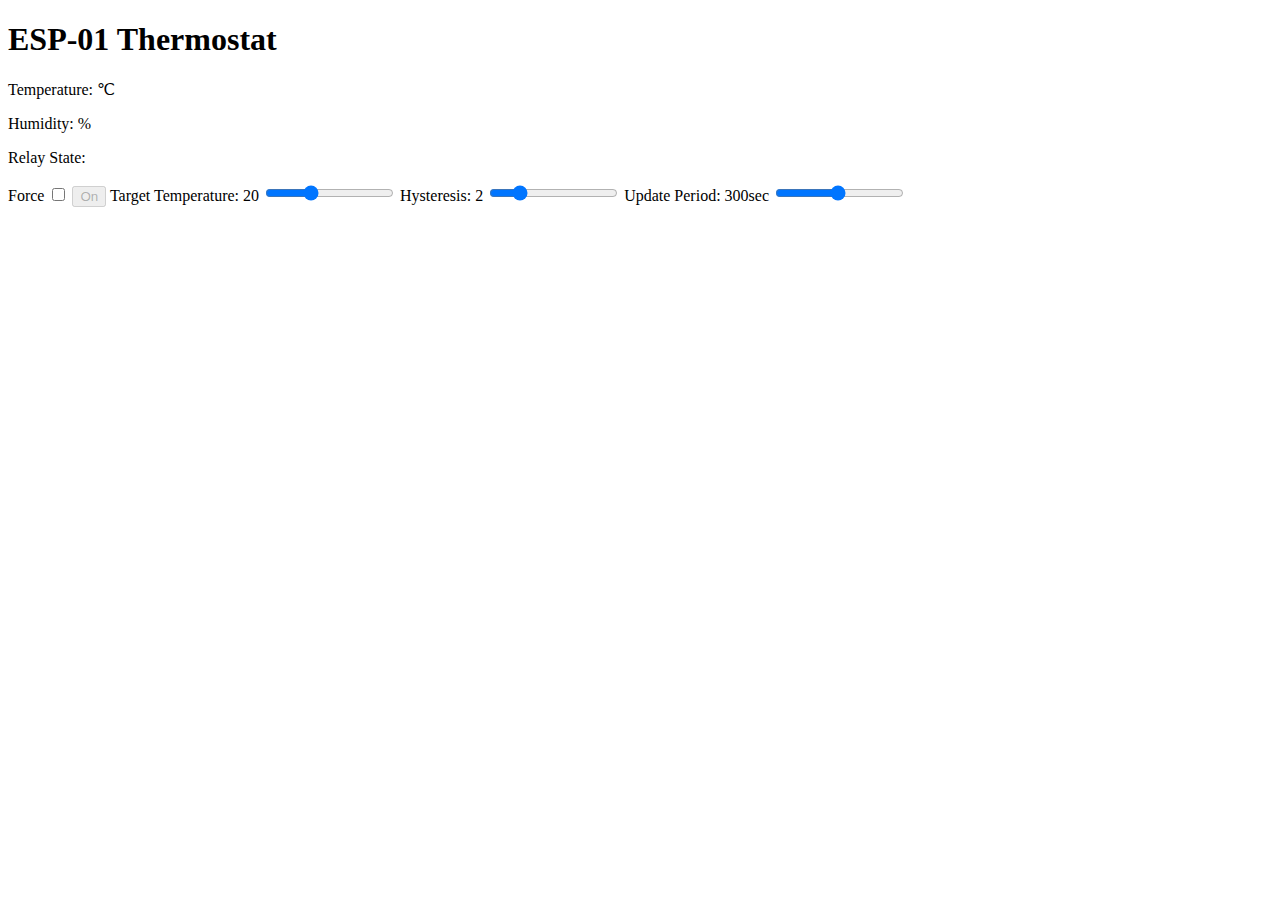
==== data/index.html @ 50220a61 "Add: LittleFS for easier website management" ====
<!DOCTYPE html>
<html>
<head>
	<title>ESP-01 Thermostat</title>
</head>
<body>
	<h1>ESP-01 Thermostat</h1>
	<p>Temperature: <span id='temperature'></span>&#8451;</p>
	<p>Humidity: <span id='humidity'></span>%</p>
	<p>Relay State: <span id='relayState'></span></p>
	<label for="force">Force</label>
	<input onclick='toggleForce()' type="checkbox" id="force">
	<button id="relay" onclick='toggleRelay()'>On</button>
	<label for="targetTemp">Target Temperature: <span id="targetTempValue">20</span></label>
	<input type="range" id="targetTemp" min="15" max="30" step="1" value="20" oninput="updateValue('targetTemp')">
	<label for="hysteresis">Hysteresis: <span id="hysteresisValue">2</span></label>
	<input type="range" id="hysteresis" min="0" max="10" step="1" value="2" oninput="updateValue('hysteresis')">
	<label for="updatePeriod">Update Period: <span id="updatePeriodValue">300</span>sec</label>
	<input type="range" id="updatePeriod" min="15" max="600" step="15" value="300"  oninput="updateValue('updatePeriod')">
	<script>
		function toggleForce() {
			const force = document.getElementById('force').checked;
			document.getElementById('relay').disabled = !force;
			document.getElementById('targetTemp').disabled = force;
			document.getElementById('hysteresis').disabled = force;
			document.getElementById('updatePeriod').disabled = force;
			toggleRelay(force ? relay == 'ON' ? 1 : 0 : -1);
		}
		let relay = 'OFF';
		let updateForm = true;
		function toggleRelay(state = relay == 'ON' ? 0 : 1) {
			fetch('/set?relay=' + state).then(fetchData);
		}
		let debounceTimer;
		function updateValue(id) {
				const element = document.getElementById(id);
				const valueElement = document.getElementById(id + 'Value');
				valueElement.textContent = element.value;
				clearTimeout(debounceTimer);
				debounceTimer = setTimeout(() => {
					fetch('/set?' + id + '=' + element.value);
				}, 500);
		}
		function fetchData() {
			fetch('/data').then(response => response.json()).then(data => {
				relay = data.relay == 0 ? 'OFF' : 'ON';
				document.getElementById('temperature').innerText = data.temperature;
				document.getElementById('humidity').innerText = data.humidity;
				document.getElementById('relayState').innerText = relay;
				document.getElementById('relay').innerText = relay;
				const targetTemp = data.targetTemp;
				const hysteresis = data.hysteresis;
				const updatePeriod = data.updatePeriod/1000;
				document.getElementById('targetTemp').value = targetTemp;
				document.getElementById('hysteresis').value = hysteresis;
				document.getElementById('updatePeriod').value = updatePeriod;
				updateValue('targetTemp');
				updateValue('hysteresis');
				updateValue('updatePeriod');
			});
		}
		setInterval(fetchData, 5000);
		fetchData();
		toggleForce();
	</script>
</body>
</html>
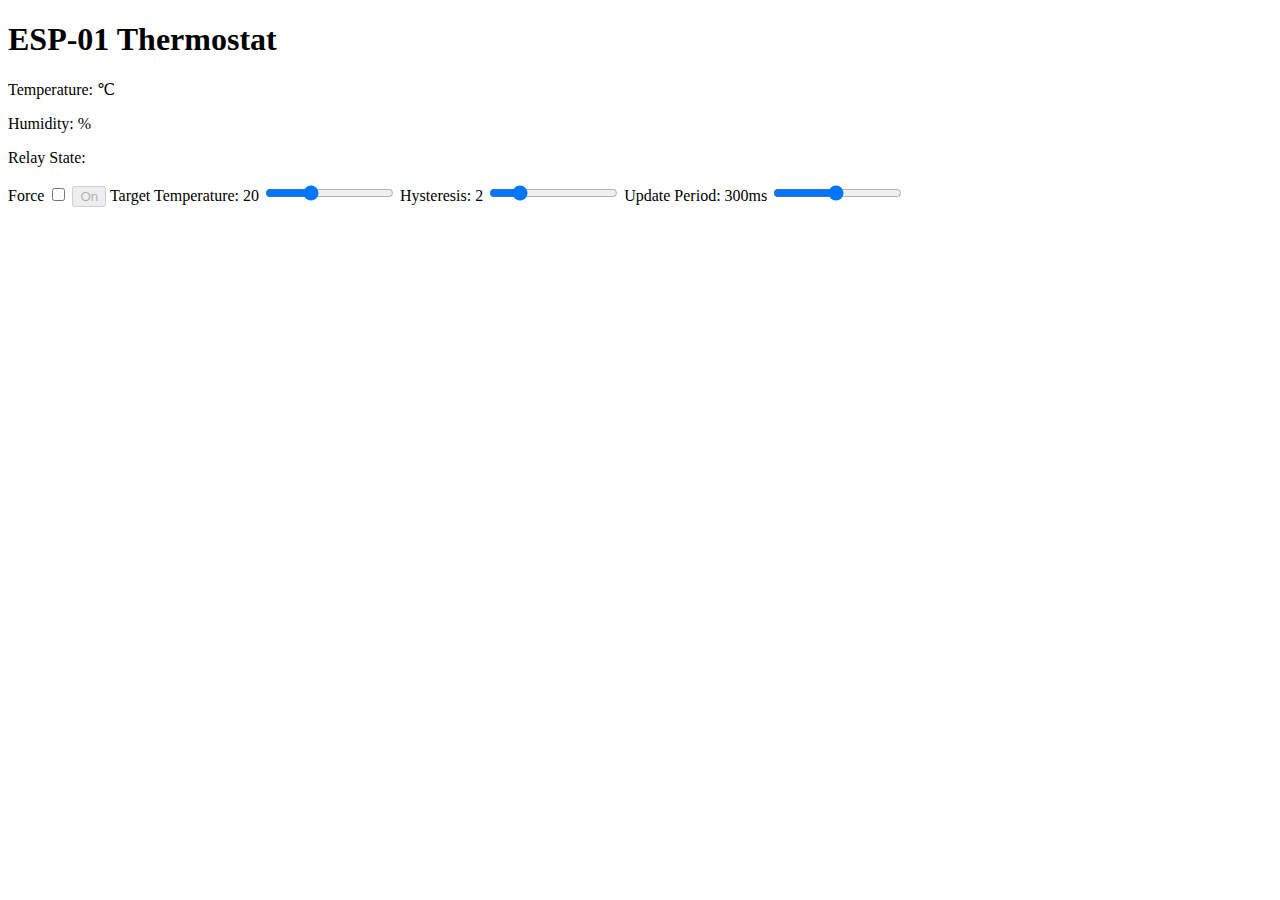
==== commit 0be9a044: "Feat: Schedule temp" ====
--- a/data/index.html
+++ b/data/index.html
@@ -15,8 +15,8 @@
 	<input type="range" id="targetTemp" min="15" max="30" step="1" value="20" oninput="updateValue('targetTemp')">
 	<label for="hysteresis">Hysteresis: <span id="hysteresisValue">2</span></label>
 	<input type="range" id="hysteresis" min="0" max="10" step="1" value="2" oninput="updateValue('hysteresis')">
-	<label for="updatePeriod">Update Period: <span id="updatePeriodValue">300</span>sec</label>
-	<input type="range" id="updatePeriod" min="15" max="600" step="15" value="300"  oninput="updateValue('updatePeriod')">
+	<label for="updatePeriod">Update Period: <span id="updatePeriodValue">300</span>ms</label>
+	<input type="range" id="updatePeriod" min="15000" max="600000" step="15000" value="300000" oninput="updateValue('updatePeriod')">
 	<script>
 		function toggleForce() {
 			const force = document.getElementById('force').checked;
@@ -29,7 +29,7 @@
 		let relay = 'OFF';
 		let updateForm = true;
 		function toggleRelay(state = relay == 'ON' ? 0 : 1) {
-			fetch('/set?relay=' + state).then(fetchData);
+			fetch('/set?relay=' + state, { method: 'POST' }).then(fetchData);
 		}
 		let debounceTimer;
 		function updateValue(id) {
@@ -38,7 +38,8 @@
 				valueElement.textContent = element.value;
 				clearTimeout(debounceTimer);
 				debounceTimer = setTimeout(() => {
-					fetch('/set?' + id + '=' + element.value);
+					fetch('/set?' + id + '=' + element.value, { method: 'POST' });
+					fetchData();
 				}, 500);
 		}
 		function fetchData() {
@@ -48,15 +49,12 @@
 				document.getElementById('humidity').innerText = data.humidity;
 				document.getElementById('relayState').innerText = relay;
 				document.getElementById('relay').innerText = relay;
-				const targetTemp = data.targetTemp;
-				const hysteresis = data.hysteresis;
-				const updatePeriod = data.updatePeriod/1000;
-				document.getElementById('targetTemp').value = targetTemp;
-				document.getElementById('hysteresis').value = hysteresis;
-				document.getElementById('updatePeriod').value = updatePeriod;
-				updateValue('targetTemp');
-				updateValue('hysteresis');
-				updateValue('updatePeriod');
+				document.getElementById('targetTemp').value = data.targetTemp;
+				document.getElementById('hysteresis').value = data.hysteresis;
+				document.getElementById('updatePeriod').value = data.updatePeriod;
+				document.getElementById('targetTempValue').textContent = data.targetTemp;
+				document.getElementById('hysteresisValue').textContent = data.hysteresis;
+				document.getElementById('updatePeriodValue').textContent = data.updatePeriod;
 			});
 		}
 		setInterval(fetchData, 5000);
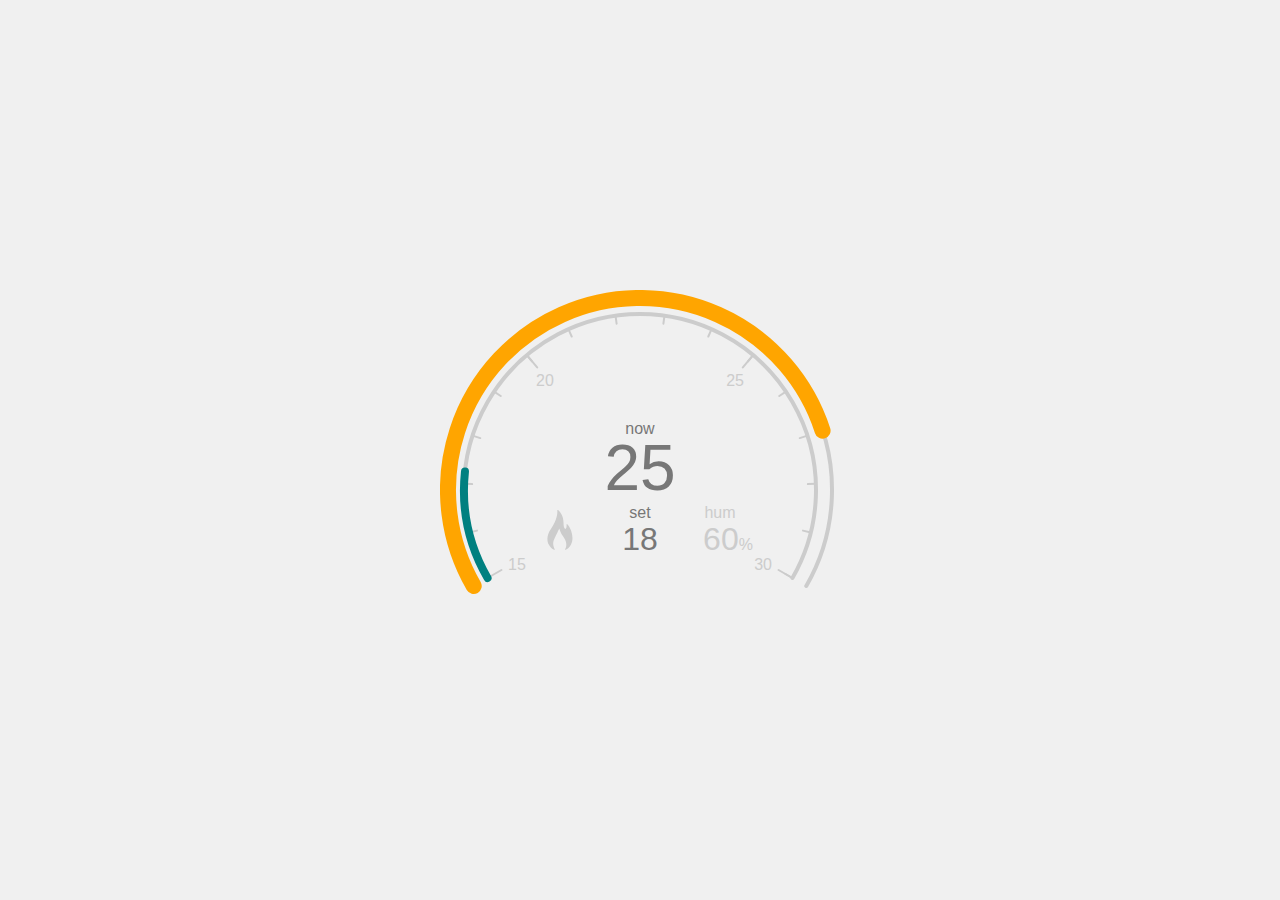
==== commit 59710ab8: "Feat: Better UI" ====
--- a/data/index.html
+++ b/data/index.html
@@ -1,65 +1,35 @@
 <!DOCTYPE html>
-<html>
+<html lang="en">
+
 <head>
+	<meta charset="UTF-8">
+	<meta name="viewport" content="width=device-width, initial-scale=1.0">
 	<title>ESP-01 Thermostat</title>
+	<link rel="stylesheet" href="styles.css">
+	<link rel="icon" href="icon.svg">
+	<script defer src="script.js"></script>
 </head>
+
 <body>
-	<h1>ESP-01 Thermostat</h1>
-	<p>Temperature: <span id='temperature'></span>&#8451;</p>
-	<p>Humidity: <span id='humidity'></span>%</p>
-	<p>Relay State: <span id='relayState'></span></p>
-	<label for="force">Force</label>
-	<input onclick='toggleForce()' type="checkbox" id="force">
-	<button id="relay" onclick='toggleRelay()'>On</button>
-	<label for="targetTemp">Target Temperature: <span id="targetTempValue">20</span></label>
-	<input type="range" id="targetTemp" min="15" max="30" step="1" value="20" oninput="updateValue('targetTemp')">
-	<label for="hysteresis">Hysteresis: <span id="hysteresisValue">2</span></label>
-	<input type="range" id="hysteresis" min="0" max="10" step="1" value="2" oninput="updateValue('hysteresis')">
-	<label for="updatePeriod">Update Period: <span id="updatePeriodValue">300</span>ms</label>
-	<input type="range" id="updatePeriod" min="15000" max="600000" step="15000" value="300000" oninput="updateValue('updatePeriod')">
-	<script>
-		function toggleForce() {
-			const force = document.getElementById('force').checked;
-			document.getElementById('relay').disabled = !force;
-			document.getElementById('targetTemp').disabled = force;
-			document.getElementById('hysteresis').disabled = force;
-			document.getElementById('updatePeriod').disabled = force;
-			toggleRelay(force ? relay == 'ON' ? 1 : 0 : -1);
-		}
-		let relay = 'OFF';
-		let updateForm = true;
-		function toggleRelay(state = relay == 'ON' ? 0 : 1) {
-			fetch('/set?relay=' + state, { method: 'POST' }).then(fetchData);
-		}
-		let debounceTimer;
-		function updateValue(id) {
-				const element = document.getElementById(id);
-				const valueElement = document.getElementById(id + 'Value');
-				valueElement.textContent = element.value;
-				clearTimeout(debounceTimer);
-				debounceTimer = setTimeout(() => {
-					fetch('/set?' + id + '=' + element.value, { method: 'POST' });
-					fetchData();
-				}, 500);
-		}
-		function fetchData() {
-			fetch('/data').then(response => response.json()).then(data => {
-				relay = data.relay == 0 ? 'OFF' : 'ON';
-				document.getElementById('temperature').innerText = data.temperature;
-				document.getElementById('humidity').innerText = data.humidity;
-				document.getElementById('relayState').innerText = relay;
-				document.getElementById('relay').innerText = relay;
-				document.getElementById('targetTemp').value = data.targetTemp;
-				document.getElementById('hysteresis').value = data.hysteresis;
-				document.getElementById('updatePeriod').value = data.updatePeriod;
-				document.getElementById('targetTempValue').textContent = data.targetTemp;
-				document.getElementById('hysteresisValue').textContent = data.hysteresis;
-				document.getElementById('updatePeriodValue').textContent = data.updatePeriod;
-			});
-		}
-		setInterval(fetchData, 5000);
-		fetchData();
-		toggleForce();
-	</script>
+	<svg width="400" height="320" viewBox="0 0 100 80">
+		<path d="M11.89,72L15.36,70M21.72,16.29L24.29,19.36M78.28,16.29L75.71,19.36M88.1,72L84.64,70" stroke="#ccc" stroke-width="0.5" stroke-linecap="round" fill="none" /> 
+		<path d="M7.31,60.64L9.25,60.16M6.03,48.46L8.03,48.53M8.15,36.4L10.06,37.02M13.52,25.4L15.18,26.51M21.72,16.29L23,17.83M32.1,9.8L32.92,11.63M43.88,6.43L44.15,8.41M56.12,6.43L55.85,8.41M67.9,9.8L67.08,11.63M78.28,16.29L77,17.83M86.48,25.4L84.82,26.51M91.85,36.4L89.94,37.02M93.97,48.46L91.97,48.53M92.69,60.64L90.75,60.16M88.11,72L86.37,71" stroke="#ccc" stroke-width="0.5" stroke-linecap="round" fill="none" /> 
+		<path id="outerArcBG" d="M 8.43,74  A 48 48 0 1 1 91.57,74" stroke="#ccc" stroke-width="1" stroke-linecap="round" fill="none" />
+		<path id="innerArcBG" d="M 11.89,72  A 44 44 0 1 1 88.11,72" stroke="#ccc" stroke-width="1" stroke-linecap="round" fill="none" />
+		<path id="outerArc" d="M 8.43,74  A 48 48 0 1 1 95.65,35.17" stroke="orange" stroke-width="4" stroke-linecap="round" fill="none" />
+		<path id="innerArc" d="M 11.89,72  A 44 44 0 0 1 6.24,45.40" stroke="teal" stroke-width="2" stroke-linecap="round" fill="none" />
+		<text x="50" y="36" text-anchor="middle" class="xsmall" fill="#777">now</text>
+		<text x="50" y="50" text-anchor="middle"  fill="#777" id="nowTemp">25</text>
+		<text x="50" y="57" text-anchor="middle" class="xsmall" fill="#777">set</text>
+		<text x="50" y="65" text-anchor="middle" class="small" fill="#777" id="setTemp">18</text>
+		<text x="70" y="57" text-anchor="middle" class="xsmall" fill="#ccc">hum</text>
+		<text x="72" y="65" text-anchor="middle" class="xsmall" fill="#ccc"><tspan class="small" id="humidity">60</tspan>%</text>
+		<text x="17" y="70" class="xsmall" fill="#ccc">15</text>
+		<text x="24" y="24" class="xsmall" fill="#ccc">20</text>
+		<text x="76" y="24" text-anchor="end" class="xsmall" fill="#ccc">25</text>
+		<text x="83" y="70" text-anchor="end" class="xsmall" fill="#ccc">30</text>
+		<path id="burner" fill="#ccc" transform="matrix(0.04, 0, 0, 0.04, 25, 55)" d="M 88 249 C 90 251 93 248 92 246 87 233 76 212 88 185 109 139 121 115 121 115 121 115 128 143 146 167 163 191 172 221 157 245 156 248 158 251 160 249 179 239 200 220 203 181 203 170 202 153 195 132 187 106 176 94 170 89 169 87 166 88 166 91 168 119 157 126 151 110 149 104 147 92 147 79 147 56 141 33 126 14 122 9 118 4 113 0 111 0 108 0 108 2 110 18 108 62 70 115 35 164 48 201 53 212 62 231 75 242 88 249 Z M 88 249"/>
+	</svg>
 </body>
+
 </html>--- a/data/styles.css
+++ b/data/styles.css
@@ -0,0 +1,25 @@
+* {
+  margin: 0;
+  padding: 0;
+  box-sizing: border-box;
+}
+
+body {
+	display: flex;
+	justify-content: center;
+	align-items: center;
+	height: 100vh;
+	background-color: #f0f0f0;
+}
+
+text {
+	font-family: Arial, sans-serif;
+}
+
+.small {
+	font-size: 6pt;
+}
+
+.xsmall {
+	font-size: 3pt;
+}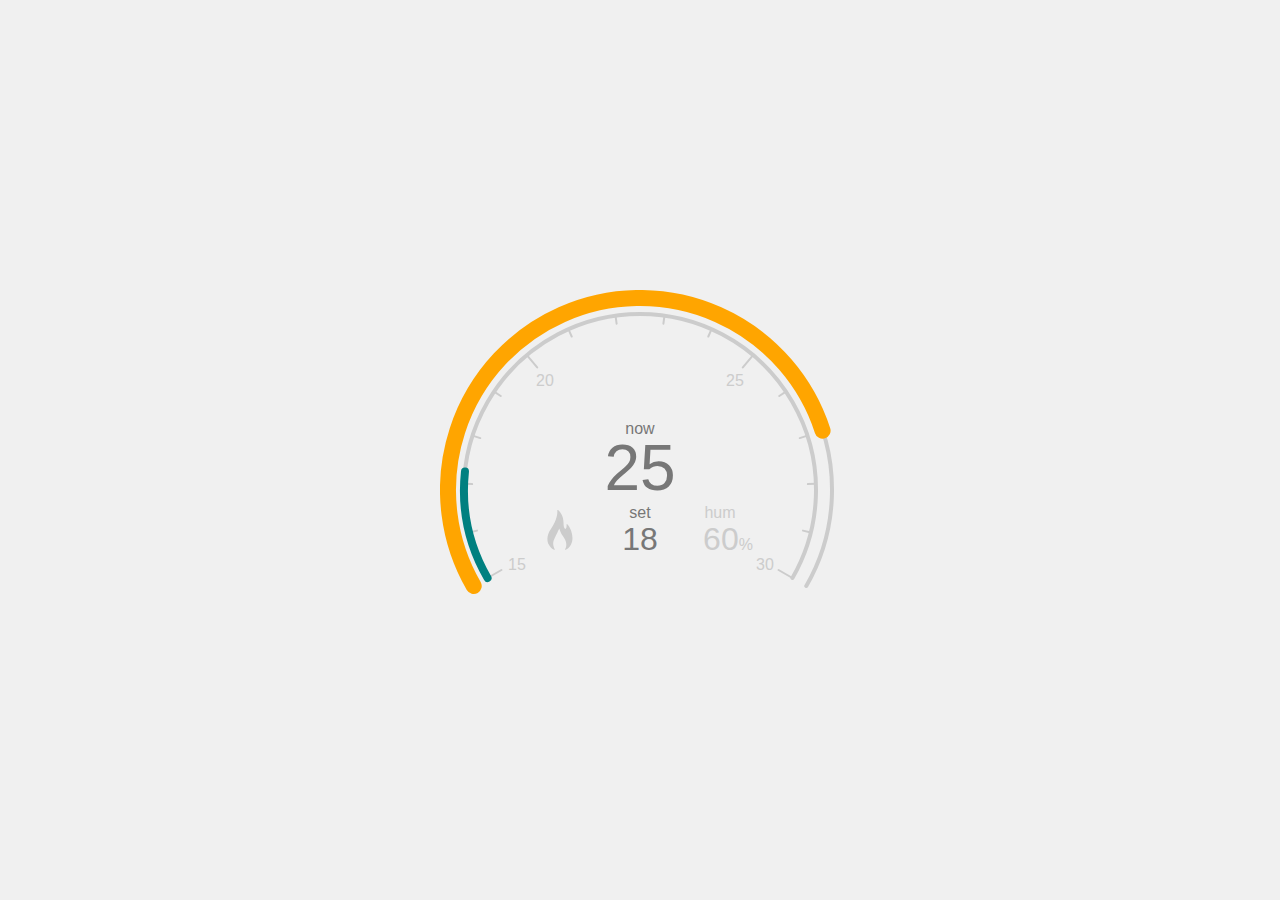
==== commit 077485f8: "Perf: Reduced file size by grouping" ====
--- a/data/index.html
+++ b/data/index.html
@@ -11,24 +11,30 @@
 </head>
 
 <body>
-	<svg width="400" height="320" viewBox="0 0 100 80">
-		<path d="M11.89,72L15.36,70M21.72,16.29L24.29,19.36M78.28,16.29L75.71,19.36M88.1,72L84.64,70" stroke="#ccc" stroke-width="0.5" stroke-linecap="round" fill="none" /> 
-		<path d="M7.31,60.64L9.25,60.16M6.03,48.46L8.03,48.53M8.15,36.4L10.06,37.02M13.52,25.4L15.18,26.51M21.72,16.29L23,17.83M32.1,9.8L32.92,11.63M43.88,6.43L44.15,8.41M56.12,6.43L55.85,8.41M67.9,9.8L67.08,11.63M78.28,16.29L77,17.83M86.48,25.4L84.82,26.51M91.85,36.4L89.94,37.02M93.97,48.46L91.97,48.53M92.69,60.64L90.75,60.16M88.11,72L86.37,71" stroke="#ccc" stroke-width="0.5" stroke-linecap="round" fill="none" /> 
-		<path id="outerArcBG" d="M 8.43,74  A 48 48 0 1 1 91.57,74" stroke="#ccc" stroke-width="1" stroke-linecap="round" fill="none" />
-		<path id="innerArcBG" d="M 11.89,72  A 44 44 0 1 1 88.11,72" stroke="#ccc" stroke-width="1" stroke-linecap="round" fill="none" />
-		<path id="outerArc" d="M 8.43,74  A 48 48 0 1 1 95.65,35.17" stroke="orange" stroke-width="4" stroke-linecap="round" fill="none" />
-		<path id="innerArc" d="M 11.89,72  A 44 44 0 0 1 6.24,45.40" stroke="teal" stroke-width="2" stroke-linecap="round" fill="none" />
-		<text x="50" y="36" text-anchor="middle" class="xsmall" fill="#777">now</text>
-		<text x="50" y="50" text-anchor="middle"  fill="#777" id="nowTemp">25</text>
-		<text x="50" y="57" text-anchor="middle" class="xsmall" fill="#777">set</text>
-		<text x="50" y="65" text-anchor="middle" class="small" fill="#777" id="setTemp">18</text>
-		<text x="70" y="57" text-anchor="middle" class="xsmall" fill="#ccc">hum</text>
-		<text x="72" y="65" text-anchor="middle" class="xsmall" fill="#ccc"><tspan class="small" id="humidity">60</tspan>%</text>
-		<text x="17" y="70" class="xsmall" fill="#ccc">15</text>
-		<text x="24" y="24" class="xsmall" fill="#ccc">20</text>
-		<text x="76" y="24" text-anchor="end" class="xsmall" fill="#ccc">25</text>
-		<text x="83" y="70" text-anchor="end" class="xsmall" fill="#ccc">30</text>
-		<path id="burner" fill="#ccc" transform="matrix(0.04, 0, 0, 0.04, 25, 55)" d="M 88 249 C 90 251 93 248 92 246 87 233 76 212 88 185 109 139 121 115 121 115 121 115 128 143 146 167 163 191 172 221 157 245 156 248 158 251 160 249 179 239 200 220 203 181 203 170 202 153 195 132 187 106 176 94 170 89 169 87 166 88 166 91 168 119 157 126 151 110 149 104 147 92 147 79 147 56 141 33 126 14 122 9 118 4 113 0 111 0 108 0 108 2 110 18 108 62 70 115 35 164 48 201 53 212 62 231 75 242 88 249 Z M 88 249"/>
+	<svg width="400" height="320" viewBox="0 0 100 80" fill="#ccc">
+		<g stroke-linecap="round" fill="none" stroke="#ccc">
+			<path d="M11.89,72L15.36,70M7.31,60.64L9.25,60.16M6.03,48.46L8.03,48.53M8.15,36.4L10.06,37.02M13.52,25.4L15.18,26.51M21.72,16.29L24.29,19.36M32.1,9.8L32.92,11.63M43.88,6.43L44.15,8.41M56.12,6.43L55.85,8.41M67.9,9.8L67.08,11.63M78.28,16.29L75.71,19.36M86.48,25.4L84.82,26.51M91.85,36.4L89.94,37.02M93.97,48.46L91.97,48.53M92.69,60.64L90.75,60.16M88.11,72L84.64,70" stroke-width="0.5"/> 
+			<path d="M8.43,74A48 48 0 1 1 91.57,74M11.89,72A44 44 0 1 1 88.11,72" stroke-width="1"/>
+			<path id="outerArc" d="M 8.43,74  A 48 48 0 1 1 95.65,35.17" stroke="orange" stroke-width="4"/>
+			<path id="innerArc" d="M 11.89,72  A 44 44 0 0 1 6.24,45.40" stroke="teal" stroke-width="2"/>
+		</g>
+		<g font-size="3pt">
+			<g text-anchor="middle">
+				<g fill="#777">
+					<text x="50" y="36">now</text>
+					<text x="50" y="50" id="nowTemp" font-size="12pt">25</text>
+					<text x="50" y="57">set</text>
+					<text x="50" y="65" font-size="6pt" id="setTemp">18</text>
+				</g>
+				<text x="70" y="57">hum</text>
+				<text x="72" y="65"><tspan font-size="6pt" id="humidity">60</tspan>%</text>
+			</g>
+			<text x="17" y="70">15</text>
+			<text x="24" y="24">20</text>
+			<text x="71.5" y="24">25</text>
+			<text x="79" y="70">30</text>
+		</g>
+		<path id="burner" transform="matrix(0.04 0 0 0.04 25 55)" d="M 88 249 C 90 251 93 248 92 246 87 233 76 212 88 185 109 139 121 115 121 115 121 115 128 143 146 167 163 191 172 221 157 245 156 248 158 251 160 249 179 239 200 220 203 181 203 170 202 153 195 132 187 106 176 94 170 89 169 87 166 88 166 91 168 119 157 126 151 110 149 104 147 92 147 79 147 56 141 33 126 14 122 9 118 4 113 0 111 0 108 0 108 2 110 18 108 62 70 115 35 164 48 201 53 212 62 231 75 242 88 249 Z M 88 249"/>
 	</svg>
 </body>
 
--- a/data/styles.css
+++ b/data/styles.css
@@ -10,16 +10,5 @@
 	align-items: center;
 	height: 100vh;
 	background-color: #f0f0f0;
-}
-
-text {
 	font-family: Arial, sans-serif;
 }
-
-.small {
-	font-size: 6pt;
-}
-
-.xsmall {
-	font-size: 3pt;
-}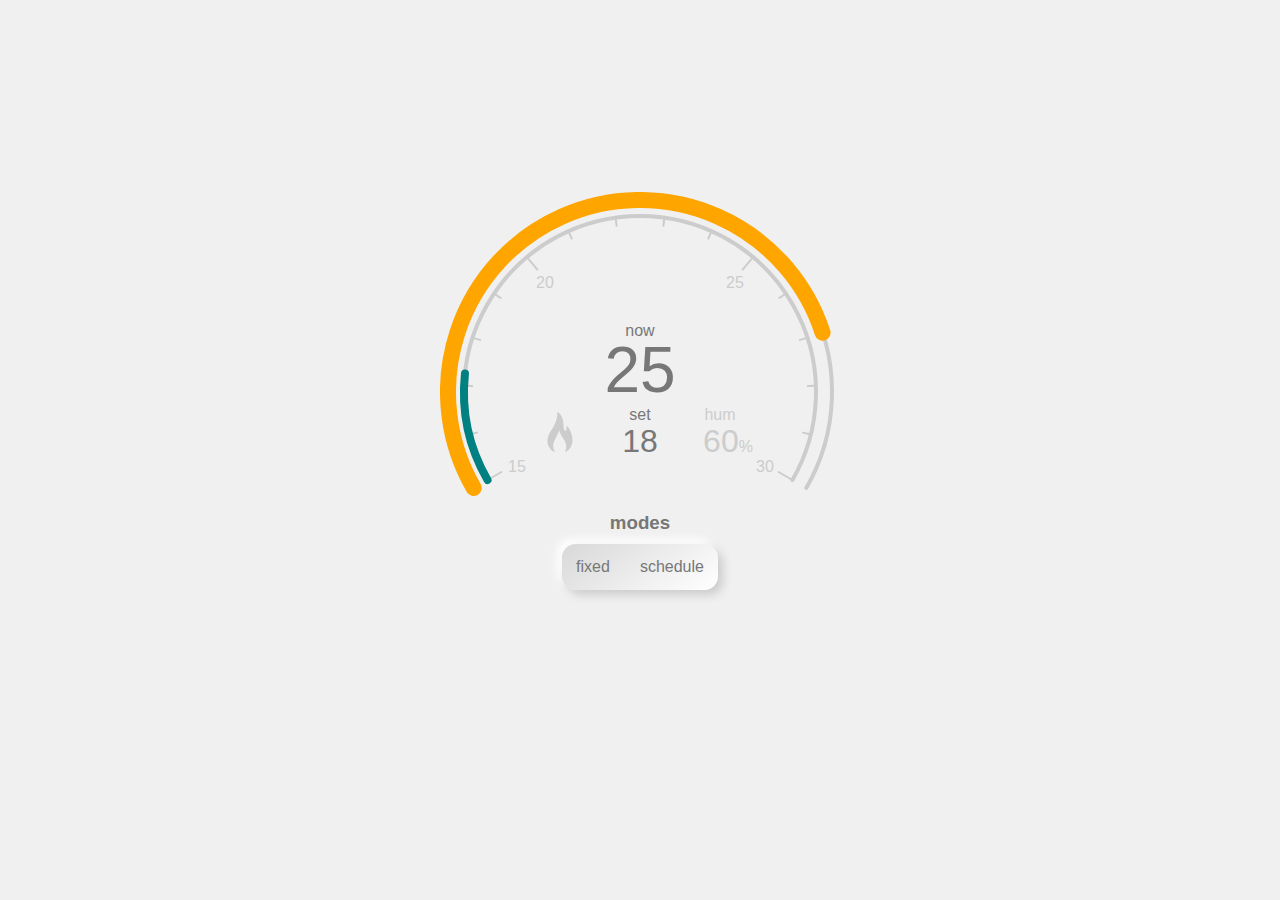
==== commit 50472dea: "Add: UI controls for fixed/forced mode" ====
--- a/data/index.html
+++ b/data/index.html
@@ -36,6 +36,32 @@
 		</g>
 		<path id="burner" transform="matrix(0.04 0 0 0.04 25 55)" d="M 88 249 C 90 251 93 248 92 246 87 233 76 212 88 185 109 139 121 115 121 115 121 115 128 143 146 167 163 191 172 221 157 245 156 248 158 251 160 249 179 239 200 220 203 181 203 170 202 153 195 132 187 106 176 94 170 89 169 87 166 88 166 91 168 119 157 126 151 110 149 104 147 92 147 79 147 56 141 33 126 14 122 9 118 4 113 0 111 0 108 0 108 2 110 18 108 62 70 115 35 164 48 201 53 212 62 231 75 242 88 249 Z M 88 249"/>
 	</svg>
+	<h3>modes</h3>
+	<div id="mainModes" class="modes">
+		<a id="fixed" class="mode ">fixed</a>
+		<a id="schedule" class="mode">schedule</a>
+	</div>
+	<section id="fixedConfig">
+		<div id="fixedModes" class="modes">
+			<a id="off" class="mode">OFF</a>
+			<a id="on" class="mode">ON</a>
+			<a id="custom" class="mode selected">Temp</a>
+		</div>
+		<div id="tempSelector">
+			<a id="sub" class="button">−</a>
+			<div class="container">
+				<input type="number" min="15" max="30" value="25" id="tempInput" />
+			</div>
+			<a id="add" class="button">+</a>
+		</div>
+	</section>
+	<section id="scheduleConfig">
+		<div id="scheduleModes" class="modes">
+			<a id="single" class="mode">single</a>
+			<a id="weekly" class="mode selected">weekly</a>
+			<a id="daily" class="mode">daily</a>
+		</div>
+	</section>
 </body>
 
 </html>--- a/data/styles.css
+++ b/data/styles.css
@@ -6,9 +6,80 @@
 
 body {
 	display: flex;
-	justify-content: center;
+	flex-direction: column;
+	padding-top: 15%;
 	align-items: center;
 	height: 100vh;
 	background-color: #f0f0f0;
+	color: #777;
 	font-family: Arial, sans-serif;
 }
+
+.modes {
+	display: flex;
+	justify-content: center;
+	align-items: center;
+	margin: 10px;
+	gap: 10px;
+	padding: 4px;
+	border-radius: 14px;
+	background: linear-gradient(145deg, #d8d8d8, #fff);
+	box-shadow:  5px 5px 10px #ccc,
+             -5px -5px 10px #fff;
+}
+
+.mode {
+	display: flex;
+	justify-content: center;
+	align-items: center;
+	padding: 10px;
+	cursor: pointer;
+	border-radius: 10px;
+	text-align: center;
+}
+
+.selected {
+	background: #fff;
+}
+
+#tempSelector {
+	display: flex;
+	gap: 10px;
+	align-items: center;
+	padding: 10px;
+}
+
+.button {
+	cursor: pointer;
+	font-size: x-large;
+}
+
+.container {
+	width: 50px;
+	height: 30px;
+	border-radius: 10px;
+	display: flex;
+	justify-content: center;
+	align-items: center;
+	background: #ededed;
+	box-shadow: inset 3px 3px 6px #c9c9c9,
+	inset -3px -3px 6px #ffffff;
+	overflow: hidden;
+}
+
+#tempInput {
+	text-align: center;
+	background-color: transparent;
+	border: none;
+	outline: none;
+	font-size: x-large;
+	width: 70px;
+	margin-left: 15px;
+	color: #777;
+}
+
+section {
+	display: none;
+	flex-direction: column;
+	align-items: center;
+}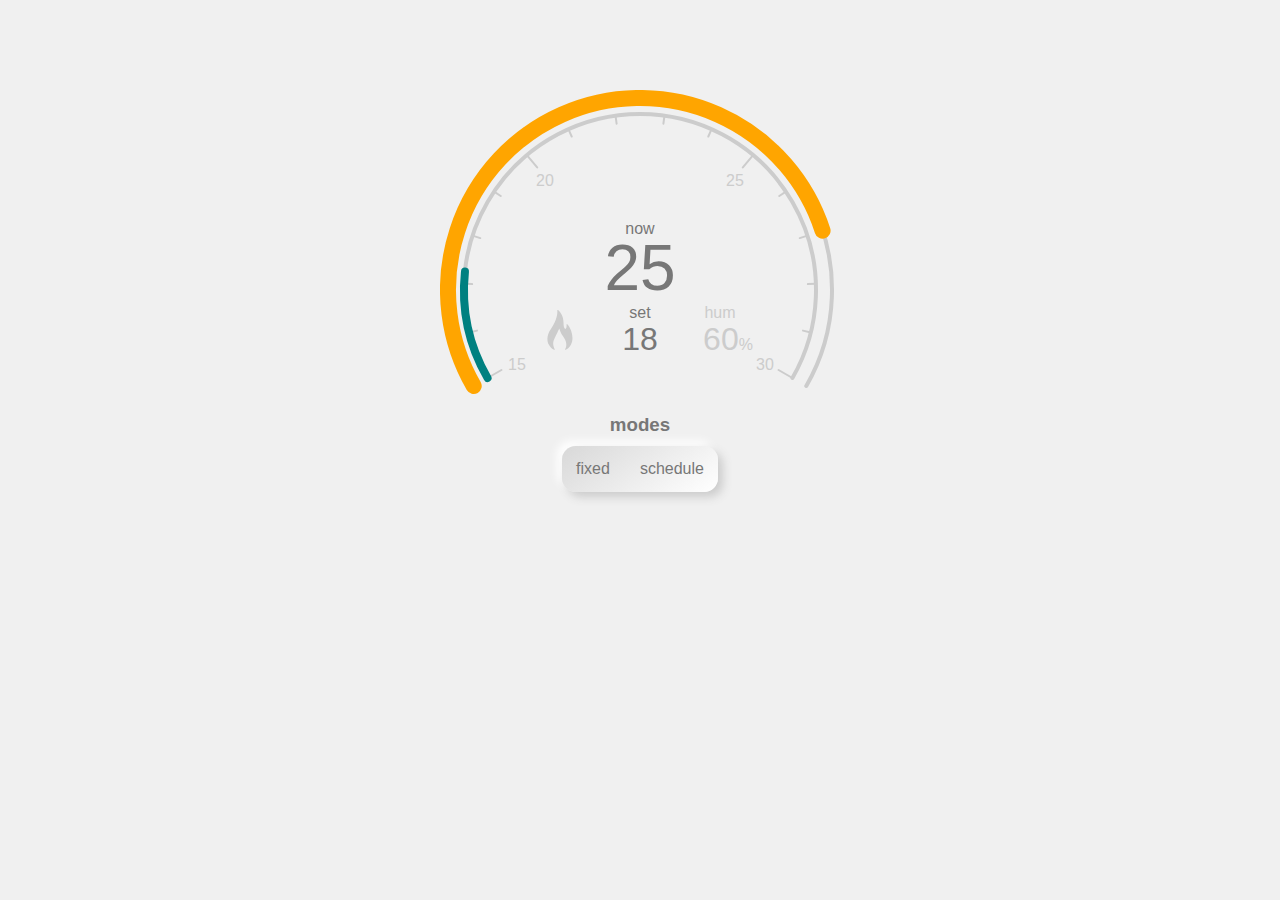
==== commit 0a1e06e9: "Add: Schedule UI input fields" ====
--- a/data/index.html
+++ b/data/index.html
@@ -11,56 +11,58 @@
 </head>
 
 <body>
-	<svg width="400" height="320" viewBox="0 0 100 80" fill="#ccc">
-		<g stroke-linecap="round" fill="none" stroke="#ccc">
-			<path d="M11.89,72L15.36,70M7.31,60.64L9.25,60.16M6.03,48.46L8.03,48.53M8.15,36.4L10.06,37.02M13.52,25.4L15.18,26.51M21.72,16.29L24.29,19.36M32.1,9.8L32.92,11.63M43.88,6.43L44.15,8.41M56.12,6.43L55.85,8.41M67.9,9.8L67.08,11.63M78.28,16.29L75.71,19.36M86.48,25.4L84.82,26.51M91.85,36.4L89.94,37.02M93.97,48.46L91.97,48.53M92.69,60.64L90.75,60.16M88.11,72L84.64,70" stroke-width="0.5"/> 
-			<path d="M8.43,74A48 48 0 1 1 91.57,74M11.89,72A44 44 0 1 1 88.11,72" stroke-width="1"/>
-			<path id="outerArc" d="M 8.43,74  A 48 48 0 1 1 95.65,35.17" stroke="orange" stroke-width="4"/>
-			<path id="innerArc" d="M 11.89,72  A 44 44 0 0 1 6.24,45.40" stroke="teal" stroke-width="2"/>
-		</g>
-		<g font-size="3pt">
-			<g text-anchor="middle">
-				<g fill="#777">
-					<text x="50" y="36">now</text>
-					<text x="50" y="50" id="nowTemp" font-size="12pt">25</text>
-					<text x="50" y="57">set</text>
-					<text x="50" y="65" font-size="6pt" id="setTemp">18</text>
+	<div>
+		<svg id="gauge" width="400" height="320" viewBox="0 0 100 80" fill="#ccc">
+			<g stroke-linecap="round" fill="none" stroke="#ccc">
+				<path
+					d="M11.89,72L15.36,70M7.31,60.64L9.25,60.16M6.03,48.46L8.03,48.53M8.15,36.4L10.06,37.02M13.52,25.4L15.18,26.51M21.72,16.29L24.29,19.36M32.1,9.8L32.92,11.63M43.88,6.43L44.15,8.41M56.12,6.43L55.85,8.41M67.9,9.8L67.08,11.63M78.28,16.29L75.71,19.36M86.48,25.4L84.82,26.51M91.85,36.4L89.94,37.02M93.97,48.46L91.97,48.53M92.69,60.64L90.75,60.16M88.11,72L84.64,70"
+					stroke-width="0.5" />
+				<path d="M8.43,74A48 48 0 1 1 91.57,74M11.89,72A44 44 0 1 1 88.11,72" stroke-width="1" />
+				<path id="outerArc" d="M 8.43,74  A 48 48 0 1 1 95.65,35.17" stroke="orange" stroke-width="4" />
+				<path id="innerArc" d="M 11.89,72  A 44 44 0 0 1 6.24,45.40" stroke="teal" stroke-width="2" />
+			</g>
+			<g font-size="3pt">
+				<g text-anchor="middle">
+					<g fill="#777">
+						<text x="50" y="36">now</text>
+						<text x="50" y="50" id="nowTemp" font-size="12pt">25</text>
+						<text x="50" y="57">set</text>
+						<text x="50" y="65" font-size="6pt" id="setTemp">18</text>
+					</g>
+					<text x="70" y="57">hum</text>
+					<text x="72" y="65">
+						<tspan font-size="6pt" id="humidity">60</tspan>%
+					</text>
 				</g>
-				<text x="70" y="57">hum</text>
-				<text x="72" y="65"><tspan font-size="6pt" id="humidity">60</tspan>%</text>
+				<text x="17" y="70">15</text>
+				<text x="24" y="24">20</text>
+				<text x="71.5" y="24">25</text>
+				<text x="79" y="70">30</text>
 			</g>
-			<text x="17" y="70">15</text>
-			<text x="24" y="24">20</text>
-			<text x="71.5" y="24">25</text>
-			<text x="79" y="70">30</text>
-		</g>
-		<path id="burner" transform="matrix(0.04 0 0 0.04 25 55)" d="M 88 249 C 90 251 93 248 92 246 87 233 76 212 88 185 109 139 121 115 121 115 121 115 128 143 146 167 163 191 172 221 157 245 156 248 158 251 160 249 179 239 200 220 203 181 203 170 202 153 195 132 187 106 176 94 170 89 169 87 166 88 166 91 168 119 157 126 151 110 149 104 147 92 147 79 147 56 141 33 126 14 122 9 118 4 113 0 111 0 108 0 108 2 110 18 108 62 70 115 35 164 48 201 53 212 62 231 75 242 88 249 Z M 88 249"/>
-	</svg>
+			<path id="burner" transform="matrix(0.04 0 0 0.04 25 55)"
+				d="M 88 249 C 90 251 93 248 92 246 87 233 76 212 88 185 109 139 121 115 121 115 121 115 128 143 146 167 163 191 172 221 157 245 156 248 158 251 160 249 179 239 200 220 203 181 203 170 202 153 195 132 187 106 176 94 170 89 169 87 166 88 166 91 168 119 157 126 151 110 149 104 147 92 147 79 147 56 141 33 126 14 122 9 118 4 113 0 111 0 108 0 108 2 110 18 108 62 70 115 35 164 48 201 53 212 62 231 75 242 88 249 Z M 88 249" />
+		</svg>
+	</div>
 	<h3>modes</h3>
 	<div id="mainModes" class="modes">
 		<a id="fixed" class="mode ">fixed</a>
 		<a id="schedule" class="mode">schedule</a>
 	</div>
-	<section id="fixedConfig">
+	<section id="fixedConfig" hidden>
 		<div id="fixedModes" class="modes">
 			<a id="off" class="mode">OFF</a>
 			<a id="on" class="mode">ON</a>
 			<a id="custom" class="mode selected">Temp</a>
 		</div>
-		<div id="tempSelector">
-			<a id="sub" class="button">−</a>
-			<div class="container">
-				<input type="number" min="15" max="30" value="25" id="tempInput" />
-			</div>
-			<a id="add" class="button">+</a>
-		</div>
 	</section>
-	<section id="scheduleConfig">
+	<section id="scheduleConfig" hidden>
 		<div id="scheduleModes" class="modes">
 			<a id="single" class="mode">single</a>
-			<a id="weekly" class="mode selected">weekly</a>
-			<a id="daily" class="mode">daily</a>
+			<a id="weekly" class="mode">weekly</a>
+			<a id="daily" class="mode selected">daily</a>
 		</div>
+		<ol id="schedules">
+		</ol>
 	</section>
 </body>
 
--- a/data/styles.css
+++ b/data/styles.css
@@ -1,85 +1,183 @@
+html {
+  display: flex;
+  align-items: center;
+  justify-content: center;
+  scrollbar-gutter: stable both-edges;
+}
+
 * {
   margin: 0;
   padding: 0;
   box-sizing: border-box;
+  user-select: none;
+  -webkit-tap-highlight-color: transparent;
 }
 
 body {
-	display: flex;
-	flex-direction: column;
-	padding-top: 15%;
-	align-items: center;
-	height: 100vh;
-	background-color: #f0f0f0;
-	color: #777;
-	font-family: Arial, sans-serif;
+  display: flex;
+  flex-direction: column;
+  padding-top: 10vh;
+  align-items: center;
+  height: 100vh;
+  background-color: #f0f0f0;
+  color: #777;
+  font-family: Arial, sans-serif;
+  max-width: 1200px;
+}
+
+#gauge {
+  max-width: 90vw;
 }
 
 .modes {
-	display: flex;
-	justify-content: center;
-	align-items: center;
-	margin: 10px;
-	gap: 10px;
-	padding: 4px;
-	border-radius: 14px;
-	background: linear-gradient(145deg, #d8d8d8, #fff);
-	box-shadow:  5px 5px 10px #ccc,
-             -5px -5px 10px #fff;
+  display: flex;
+  justify-content: center;
+  align-items: center;
+  margin: 10px;
+  gap: 10px;
+  padding: 4px;
+  border-radius: 14px;
+  background: linear-gradient(145deg, #d8d8d8, #fff);
+  box-shadow: 5px 5px 10px #ccc, -5px -5px 10px #fff;
 }
 
 .mode {
-	display: flex;
-	justify-content: center;
-	align-items: center;
-	padding: 10px;
-	cursor: pointer;
-	border-radius: 10px;
-	text-align: center;
+  display: flex;
+  justify-content: center;
+  align-items: center;
+  padding: 10px;
+  cursor: pointer;
+  border-radius: 10px;
+  text-align: center;
 }
 
 .selected {
-	background: #fff;
+  background: #fff;
 }
 
-#tempSelector {
-	display: flex;
-	gap: 10px;
-	align-items: center;
-	padding: 10px;
+.tempSelector {
+  display: flex;
+  gap: 10px;
+  align-items: center;
 }
 
 .button {
-	cursor: pointer;
-	font-size: x-large;
+  cursor: pointer;
+  font-size: 16pt;
+  padding: 5px;
+  height: 30px;
+  width: 20px;
+}
+
+.button:active {
+  font-size: 15pt;
+  background: linear-gradient(145deg, #d8d8d8, #ffffff);
 }
 
 .container {
-	width: 50px;
-	height: 30px;
-	border-radius: 10px;
-	display: flex;
-	justify-content: center;
-	align-items: center;
-	background: #ededed;
-	box-shadow: inset 3px 3px 6px #c9c9c9,
-	inset -3px -3px 6px #ffffff;
-	overflow: hidden;
+  width: 50px;
+  height: 30px;
+  border-radius: 10px;
+  display: flex;
+  justify-content: center;
+  align-items: center;
+  background: #ededed;
+  box-shadow: inset 3px 3px 6px #c9c9c9, inset -3px -3px 6px #ffffff;
+  overflow: hidden;
 }
 
-#tempInput {
-	text-align: center;
-	background-color: transparent;
-	border: none;
-	outline: none;
-	font-size: x-large;
-	width: 70px;
-	margin-left: 15px;
-	color: #777;
+.tempInput {
+  text-align: center;
+  background-color: transparent;
+  border: none;
+  outline: none;
+  font-size: 12pt;
+  width: 70px;
+  margin-left: 15px;
+  color: #777;
 }
 
 section {
-	display: none;
-	flex-direction: column;
-	align-items: center;
-}+  display: flex;
+  flex-direction: column;
+  align-items: center;
+}
+
+.scheduleLine {
+  display: flex;
+  justify-content: center;
+  align-items: center;
+  gap: 10px;
+  margin: 10px;
+}
+
+.time {
+  height: 30px;
+  padding: 5px;
+  text-align: center;
+  background-color: transparent;
+  border: none;
+  outline: none;
+  font-size: 11pt;
+  width: 7em;
+  font-family: Arial, sans-serif;
+  color: #777;
+  border-radius: 10px;
+  display: flex;
+  justify-content: center;
+  align-items: center;
+  background: #ededed;
+  box-shadow: inset 3px 3px 6px #c9c9c9, inset -3px -3px 6px #ffffff;
+}
+
+button {
+  box-sizing: border-box;
+  height: 30px;
+  text-align: center;
+  padding: 0 10px;
+  background-color: transparent;
+  border: none;
+  cursor: pointer;
+  font-family: Arial, sans-serif;
+  font-size: 12pt;
+  color: #777;
+  border-radius: 10px;
+  background: linear-gradient(145deg, #ffffff, #d8d8d8);
+}
+
+button:active {
+  background: linear-gradient(145deg, #d8d8d8, #ffffff);
+}
+
+.schedule {
+  display: flex;
+  flex-direction: column;
+  justify-content: center;
+  align-items: center;
+  gap: 10px;
+  border-radius: 10px;
+  padding: 10px 0;
+  background: #f0f0f0;
+  box-shadow: 5px 5px 10px #cccccc, -5px -5px 10px #ffffff;
+}
+
+#schedules {
+  display: flex;
+  flex-wrap: wrap;
+  justify-content: center;
+  gap: 20px;
+  padding: 10px 0 50px;
+}
+
+.scheduleHeader {
+  display: flex;
+  justify-content: space-between;
+  align-content: center;
+  flex-wrap: wrap;
+  width: 100%;
+  padding: 0 10px;
+}
+
+[hidden] {
+  display: none;
+}
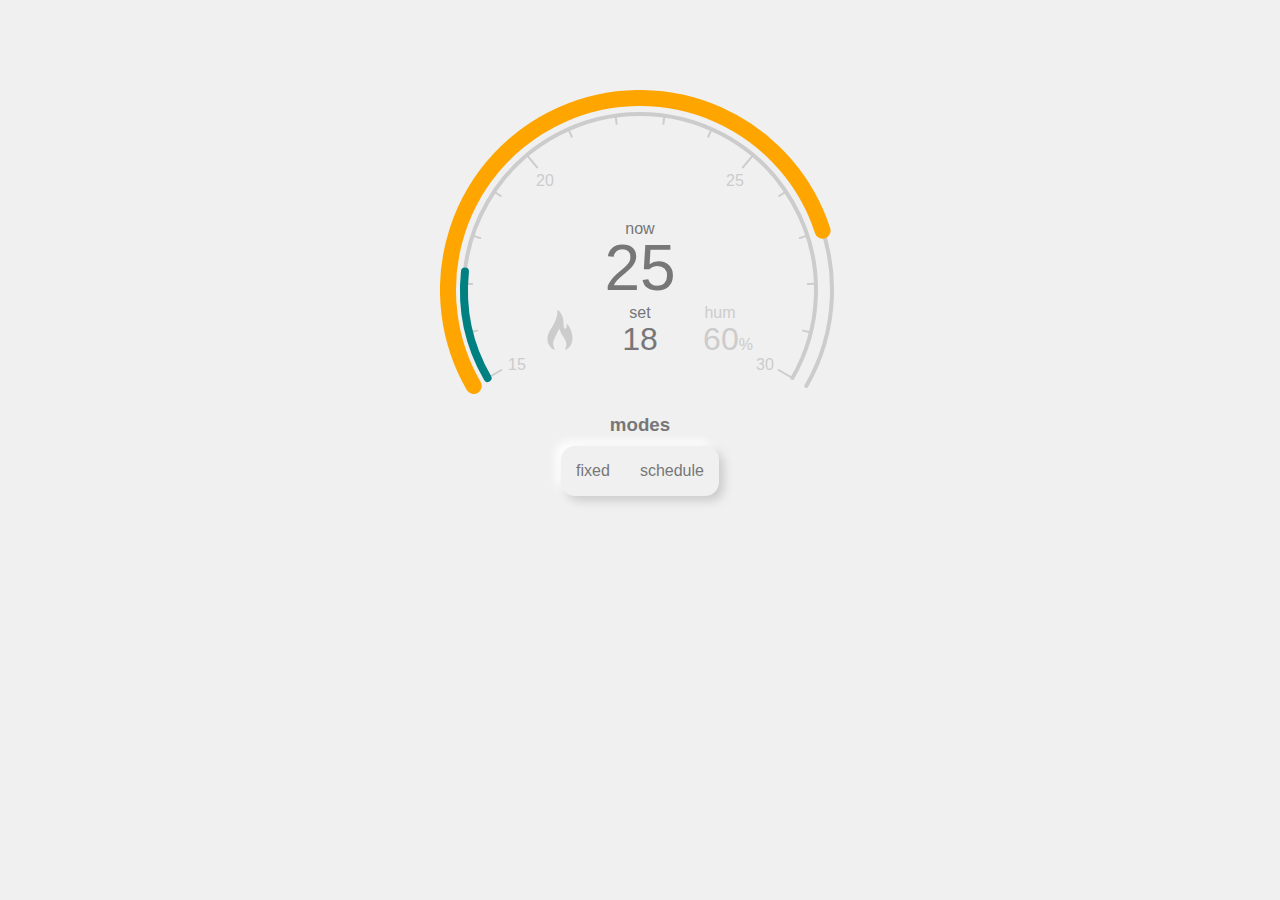
==== commit fe177314: "Feat: Schedule functional UI" ====
--- a/data/index.html
+++ b/data/index.html
@@ -45,24 +45,28 @@
 	</div>
 	<h3>modes</h3>
 	<div id="mainModes" class="modes">
-		<a id="fixed" class="mode ">fixed</a>
-		<a id="schedule" class="mode">schedule</a>
+		<button id="fixed" class="mode ">fixed</button>
+		<button id="schedule" class="mode">schedule</button>
 	</div>
 	<section id="fixedConfig" hidden>
 		<div id="fixedModes" class="modes">
-			<a id="off" class="mode">OFF</a>
-			<a id="on" class="mode">ON</a>
-			<a id="custom" class="mode selected">Temp</a>
+			<button id="off" class="mode">OFF</button>
+			<button id="on" class="mode">ON</button>
+			<button id="custom" class="mode selected">Temp</button>
 		</div>
 	</section>
 	<section id="scheduleConfig" hidden>
 		<div id="scheduleModes" class="modes">
-			<a id="single" class="mode">single</a>
-			<a id="weekly" class="mode">weekly</a>
-			<a id="daily" class="mode selected">daily</a>
+			<button id="single" class="mode">single</button>
+			<button id="weekly" class="mode">weekly</button>
+			<button id="daily" class="mode selected">daily</button>
 		</div>
 		<ol id="schedules">
 		</ol>
+		<div id="scheduleActions" class="modes">
+			<button id="discard" type="submit">discard</button>
+			<button id="save" class="bump" type="submit">save</button>
+		</div>
 	</section>
 </body>
 
--- a/data/styles.css
+++ b/data/styles.css
@@ -16,9 +16,9 @@
 body {
   display: flex;
   flex-direction: column;
-  padding-top: 10vh;
+  margin: 10vh 0;
   align-items: center;
-  height: 100vh;
+  /* height: 100vh; */
   background-color: #f0f0f0;
   color: #777;
   font-family: Arial, sans-serif;
@@ -35,9 +35,9 @@
   align-items: center;
   margin: 10px;
   gap: 10px;
-  padding: 4px;
+  padding: 5px;
   border-radius: 14px;
-  background: linear-gradient(145deg, #d8d8d8, #fff);
+  /* background: linear-gradient(145deg, #d8d8d8, #fff); */
   box-shadow: 5px 5px 10px #ccc, -5px -5px 10px #fff;
 }
 
@@ -45,14 +45,14 @@
   display: flex;
   justify-content: center;
   align-items: center;
-  padding: 10px;
+  padding: 20px 10px;
   cursor: pointer;
   border-radius: 10px;
   text-align: center;
 }
 
 .selected {
-  background: #fff;
+  background: white
 }
 
 .tempSelector {
@@ -67,11 +67,11 @@
   padding: 5px;
   height: 30px;
   width: 20px;
+  background: linear-gradient(145deg, #ffffff, #d8d8d8);
 }
 
 .button:active {
   font-size: 15pt;
-  background: linear-gradient(145deg, #d8d8d8, #ffffff);
 }
 
 .container {
@@ -109,6 +109,7 @@
   align-items: center;
   gap: 10px;
   margin: 10px;
+  border-radius: 10px;
 }
 
 .time {
@@ -142,17 +143,24 @@
   font-size: 12pt;
   color: #777;
   border-radius: 10px;
-  background: linear-gradient(145deg, #ffffff, #d8d8d8);
 }
 
-button:active {
+button:active,button.selected,#save:active,.button:active {
   background: linear-gradient(145deg, #d8d8d8, #ffffff);
+}
+
+.button:active svg {
+  transform: scale(0.9);
+}
+
+#save {
+  background: linear-gradient(145deg, #ffffff, #d8d8d8);
 }
 
 .schedule {
   display: flex;
   flex-direction: column;
-  justify-content: center;
+  justify-content: flex-start;
   align-items: center;
   gap: 10px;
   border-radius: 10px;
@@ -166,7 +174,7 @@
   flex-wrap: wrap;
   justify-content: center;
   gap: 20px;
-  padding: 10px 0 50px;
+  padding: 30px 0;
 }
 
 .scheduleHeader {
